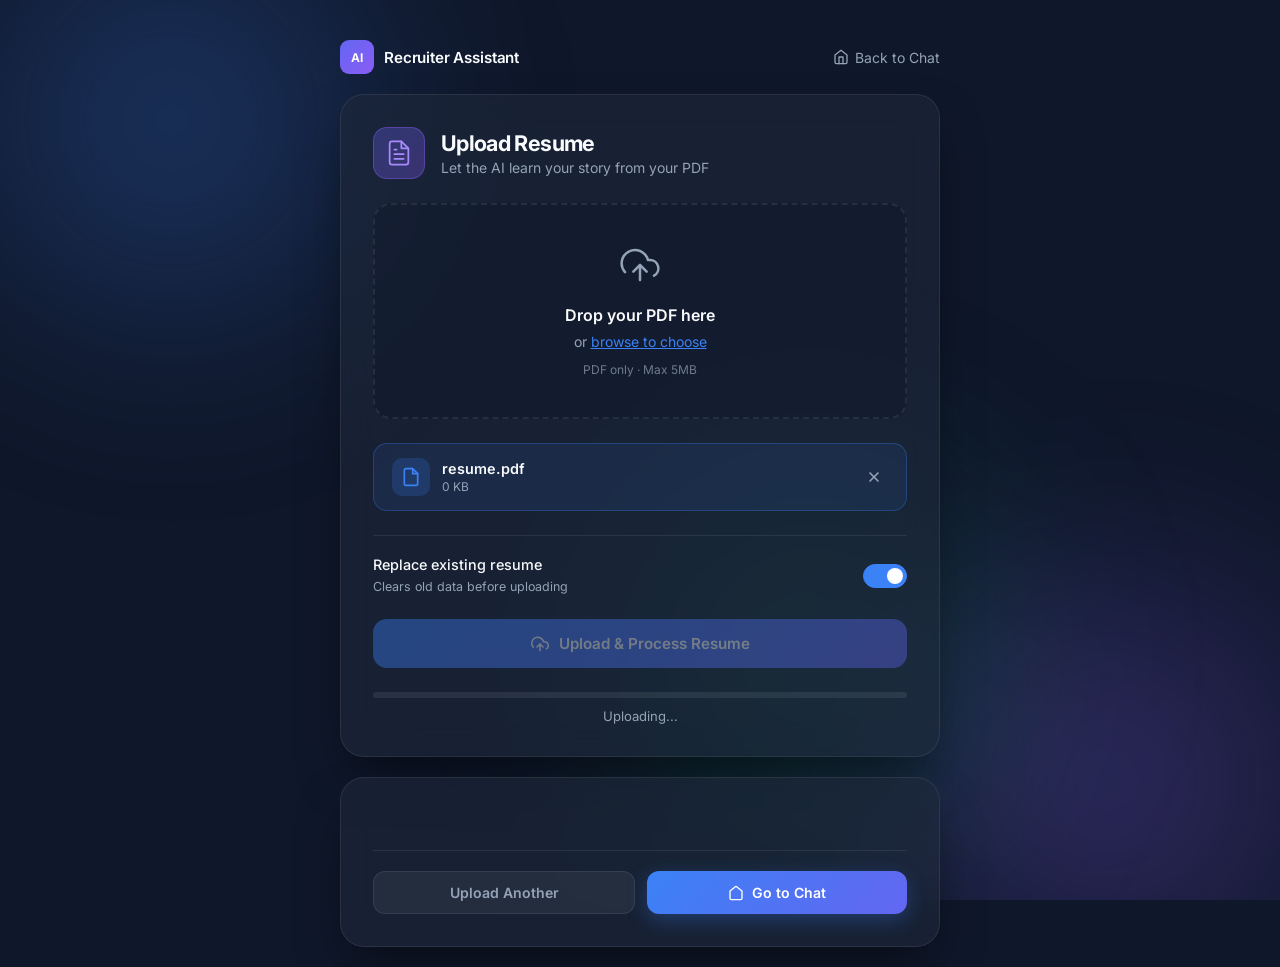
==== frontend/upload.html @ 71872f93 "adding rag" ====
<!DOCTYPE html>
<html lang="en">
<head>
    <meta charset="UTF-8">
    <meta name="viewport" content="width=device-width, initial-scale=1.0">
    <title>Upload Resume — AI Recruiter Assistant</title>
    <meta name="description" content="Upload your resume PDF to power your AI assistant. Recruiters can then ask questions about your experience, skills and projects.">
    <link rel="preconnect" href="https://fonts.googleapis.com">
    <link rel="preconnect" href="https://fonts.gstatic.com" crossorigin>
    <link href="https://fonts.googleapis.com/css2?family=Inter:wght@400;500;600;700&display=swap" rel="stylesheet">
    <link rel="stylesheet" href="upload.css">
</head>
<body>
    <!-- Animated Background -->
    <div class="app-background">
        <div class="blob blob-1"></div>
        <div class="blob blob-2"></div>
        <div class="blob blob-3"></div>
    </div>

    <main class="page-container">

        <!-- Header Nav -->
        <nav class="top-nav">
            <div class="nav-brand">
                <div class="brand-icon">AI</div>
                <span>Recruiter Assistant</span>
            </div>
            <a href="index.html" class="nav-link">
                <svg xmlns="http://www.w3.org/2000/svg" width="16" height="16" viewBox="0 0 24 24" fill="none" stroke="currentColor" stroke-width="2" stroke-linecap="round" stroke-linejoin="round"><path d="m3 9 9-7 9 7v11a2 2 0 0 1-2 2H5a2 2 0 0 1-2-2z"/><polyline points="9 22 9 12 15 12 15 22"/></svg>
                Back to Chat
            </a>
        </nav>

        <!-- Upload Card -->
        <div class="upload-card">
            <div class="card-header">
                <div class="doc-icon">
                    <svg xmlns="http://www.w3.org/2000/svg" width="28" height="28" viewBox="0 0 24 24" fill="none" stroke="currentColor" stroke-width="1.5" stroke-linecap="round" stroke-linejoin="round"><path d="M14 2H6a2 2 0 0 0-2 2v16a2 2 0 0 0 2 2h12a2 2 0 0 0 2-2V8z"/><polyline points="14 2 14 8 20 8"/><line x1="16" y1="13" x2="8" y2="13"/><line x1="16" y1="17" x2="8" y2="17"/><polyline points="10 9 9 9 8 9"/></svg>
                </div>
                <div>
                    <h1>Upload Resume</h1>
                    <p class="card-subtitle">Let the AI learn your story from your PDF</p>
                </div>
            </div>

            <!-- Drop Zone -->
            <div class="drop-zone" id="drop-zone">
                <div class="drop-zone-inner">
                    <div class="drop-icon" id="drop-icon">
                        <svg xmlns="http://www.w3.org/2000/svg" width="40" height="40" viewBox="0 0 24 24" fill="none" stroke="currentColor" stroke-width="1.5" stroke-linecap="round" stroke-linejoin="round"><polyline points="16 16 12 12 8 16"/><line x1="12" y1="12" x2="12" y2="21"/><path d="M20.39 18.39A5 5 0 0 0 18 9h-1.26A8 8 0 1 0 3 16.3"/></svg>
                    </div>
                    <p class="drop-title" id="drop-title">Drop your PDF here</p>
                    <p class="drop-sub" id="drop-sub">or <span class="browse-link" id="browse-link">browse to choose</span></p>
                    <p class="drop-hint">PDF only · Max 5MB</p>
                    <input type="file" id="file-input" accept=".pdf" hidden>
                </div>
            </div>

            <!-- File Preview (hidden until selected) -->
            <div class="file-preview" id="file-preview" hidden>
                <div class="file-info">
                    <div class="file-icon">
                        <svg xmlns="http://www.w3.org/2000/svg" width="20" height="20" viewBox="0 0 24 24" fill="none" stroke="currentColor" stroke-width="2" stroke-linecap="round" stroke-linejoin="round"><path d="M14 2H6a2 2 0 0 0-2 2v16a2 2 0 0 0 2 2h12a2 2 0 0 0 2-2V8z"/><polyline points="14 2 14 8 20 8"/></svg>
                    </div>
                    <div>
                        <p class="file-name" id="file-name">resume.pdf</p>
                        <p class="file-size" id="file-size">0 KB</p>
                    </div>
                </div>
                <button class="remove-btn" id="remove-file" aria-label="Remove file">
                    <svg xmlns="http://www.w3.org/2000/svg" width="16" height="16" viewBox="0 0 24 24" fill="none" stroke="currentColor" stroke-width="2.5" stroke-linecap="round" stroke-linejoin="round"><line x1="18" y1="6" x2="6" y2="18"/><line x1="6" y1="6" x2="18" y2="18"/></svg>
                </button>
            </div>

            <!-- Options -->
            <div class="options-row">
                <label class="toggle-label" for="replace-toggle">
                    <div class="toggle-text">
                        <span>Replace existing resume</span>
                        <span class="toggle-hint">Clears old data before uploading</span>
                    </div>
                    <div class="toggle-wrap">
                        <input type="checkbox" id="replace-toggle" checked>
                        <span class="toggle-track"></span>
                    </div>
                </label>
            </div>

            <!-- Upload Button -->
            <button class="upload-btn" id="upload-btn" disabled>
                <svg xmlns="http://www.w3.org/2000/svg" width="18" height="18" viewBox="0 0 24 24" fill="none" stroke="currentColor" stroke-width="2" stroke-linecap="round" stroke-linejoin="round"><polyline points="16 16 12 12 8 16"/><line x1="12" y1="12" x2="12" y2="21"/><path d="M20.39 18.39A5 5 0 0 0 18 9h-1.26A8 8 0 1 0 3 16.3"/></svg>
                Upload & Process Resume
            </button>

            <!-- Progress -->
            <div class="progress-wrap" id="progress-wrap" hidden>
                <div class="progress-bar-track">
                    <div class="progress-bar-fill" id="progress-fill"></div>
                </div>
                <p class="progress-label" id="progress-label">Uploading...</p>
            </div>
        </div>

        <!-- Result Card (hidden until complete) -->
        <div class="result-card" id="result-card" hidden>
            <div class="result-header" id="result-status-icon">
                <!-- injected by JS -->
            </div>
            <div class="result-body" id="result-body">
                <!-- injected by JS -->
            </div>
            <div class="result-actions">
                <button class="action-btn secondary" id="upload-another-btn">Upload Another</button>
                <a href="index.html" class="action-btn primary">
                    <svg xmlns="http://www.w3.org/2000/svg" width="16" height="16" viewBox="0 0 24 24" fill="none" stroke="currentColor" stroke-width="2" stroke-linecap="round" stroke-linejoin="round"><path d="m3 9 9-7 9 7v11a2 2 0 0 1-2 2H5a2 2 0 0 1-2-2z"/></svg>
                    Go to Chat
                </a>
            </div>
        </div>

    </main>

    <script src="upload.js"></script>
</body>
</html>
---- frontend/upload.css ----
:root {
    --bg-dark: #0f172a;
    --primary: #3b82f6;
    --primary-hover: #2563eb;
    --secondary: #1e293b;
    --text-main: #f8fafc;
    --text-muted: #94a3b8;
    --glass-bg: rgba(30, 41, 59, 0.6);
    --glass-border: rgba(255, 255, 255, 0.08);
    --success: #10b981;
    --error: #ef4444;
    --gradient-blob-1: radial-gradient(circle, rgba(59,130,246,0.3) 0%, rgba(15,23,42,0) 70%);
    --gradient-blob-2: radial-gradient(circle, rgba(139,92,246,0.3) 0%, rgba(15,23,42,0) 70%);
    --gradient-blob-3: radial-gradient(circle, rgba(16,185,129,0.2) 0%, rgba(15,23,42,0) 70%);
}

* { margin: 0; padding: 0; box-sizing: border-box; }

body {
    font-family: 'Inter', sans-serif;
    background-color: var(--bg-dark);
    color: var(--text-main);
    min-height: 100vh;
    display: flex;
    justify-content: center;
    align-items: flex-start;
    padding: 20px;
    position: relative;
    overflow-x: hidden;
}

/* ── Background ── */
.app-background {
    position: fixed;
    inset: 0;
    z-index: 0;
    pointer-events: none;
    overflow: hidden;
}
.blob {
    position: absolute;
    width: 600px;
    height: 600px;
    border-radius: 50%;
    filter: blur(80px);
    animation: float 20s infinite alternate ease-in-out;
}
.blob-1 { top: -20%; left: -10%; background: var(--gradient-blob-1); animation-delay: 0s; }
.blob-2 { bottom: -20%; right: -10%; background: var(--gradient-blob-2); animation-delay: -5s; }
.blob-3 { top: 40%; left: 40%; background: var(--gradient-blob-3); animation-delay: -10s; }
@keyframes float {
    0%   { transform: translate(0, 0) scale(1); }
    50%  { transform: translate(100px, 50px) scale(1.1); }
    100% { transform: translate(-50px, 150px) scale(0.9); }
}

/* ── Page Layout ── */
.page-container {
    position: relative;
    z-index: 10;
    width: 100%;
    max-width: 600px;
    padding-top: 20px;
    display: flex;
    flex-direction: column;
    gap: 20px;
}

/* ── Top Nav ── */
.top-nav {
    display: flex;
    justify-content: space-between;
    align-items: center;
}
.nav-brand {
    display: flex;
    align-items: center;
    gap: 10px;
    font-weight: 600;
    font-size: 0.95rem;
    letter-spacing: -0.01em;
}
.brand-icon {
    width: 34px;
    height: 34px;
    border-radius: 9px;
    background: linear-gradient(135deg, #6366f1, #8b5cf6);
    display: flex;
    justify-content: center;
    align-items: center;
    font-weight: 700;
    font-size: 0.75rem;
}
.nav-link {
    display: flex;
    align-items: center;
    gap: 6px;
    color: var(--text-muted);
    text-decoration: none;
    font-size: 0.875rem;
    transition: color 0.2s;
}
.nav-link:hover { color: var(--text-main); }

/* ── Upload Card ── */
.upload-card {
    background: var(--glass-bg);
    backdrop-filter: blur(16px);
    -webkit-backdrop-filter: blur(16px);
    border: 1px solid var(--glass-border);
    border-radius: 24px;
    padding: 32px;
    display: flex;
    flex-direction: column;
    gap: 24px;
    box-shadow: 0 25px 50px -12px rgba(0,0,0,0.5);
    animation: fadeUp 0.4s cubic-bezier(0.25, 0.46, 0.45, 0.94) forwards;
    opacity: 0;
    transform: translateY(16px);
}

@keyframes fadeUp {
    to { opacity: 1; transform: translateY(0); }
}

.card-header {
    display: flex;
    align-items: center;
    gap: 16px;
}
.doc-icon {
    width: 52px;
    height: 52px;
    border-radius: 14px;
    background: linear-gradient(135deg, rgba(99,102,241,0.3), rgba(139,92,246,0.3));
    border: 1px solid rgba(139,92,246,0.4);
    display: flex;
    justify-content: center;
    align-items: center;
    color: #a78bfa;
    flex-shrink: 0;
}
.card-header h1 {
    font-size: 1.35rem;
    font-weight: 700;
    letter-spacing: -0.03em;
}
.card-subtitle {
    color: var(--text-muted);
    font-size: 0.875rem;
    margin-top: 3px;
}

/* ── Drop Zone ── */
.drop-zone {
    border: 2px dashed var(--glass-border);
    border-radius: 18px;
    padding: 40px 24px;
    text-align: center;
    cursor: pointer;
    transition: border-color 0.25s, background 0.25s;
    background: rgba(15, 23, 42, 0.4);
}
.drop-zone:hover,
.drop-zone.dragover {
    border-color: var(--primary);
    background: rgba(59, 130, 246, 0.07);
}
.drop-zone.dragover .drop-icon {
    transform: scale(1.15) translateY(-4px);
    color: var(--primary);
}
.drop-zone-inner {
    display: flex;
    flex-direction: column;
    align-items: center;
    gap: 8px;
    pointer-events: none;
}
.drop-icon {
    color: var(--text-muted);
    margin-bottom: 8px;
    transition: transform 0.3s, color 0.3s;
}
.drop-title {
    font-size: 1rem;
    font-weight: 600;
    color: var(--text-main);
}
.drop-sub {
    font-size: 0.875rem;
    color: var(--text-muted);
}
.browse-link {
    color: var(--primary);
    text-decoration: underline;
    cursor: pointer;
    pointer-events: all;
}
.drop-hint {
    font-size: 0.75rem;
    color: var(--text-muted);
    margin-top: 4px;
    opacity: 0.7;
}

/* ── File Preview ── */
.file-preview {
    display: flex;
    align-items: center;
    justify-content: space-between;
    background: rgba(59, 130, 246, 0.1);
    border: 1px solid rgba(59, 130, 246, 0.3);
    border-radius: 14px;
    padding: 14px 18px;
    animation: fadeUp 0.3s ease forwards;
}
.file-info {
    display: flex;
    align-items: center;
    gap: 12px;
}
.file-icon {
    width: 38px;
    height: 38px;
    border-radius: 10px;
    background: rgba(59,130,246,0.2);
    display: flex;
    justify-content: center;
    align-items: center;
    color: var(--primary);
    flex-shrink: 0;
}
.file-name {
    font-size: 0.9rem;
    font-weight: 600;
    white-space: nowrap;
    overflow: hidden;
    text-overflow: ellipsis;
    max-width: 280px;
}
.file-size {
    font-size: 0.75rem;
    color: var(--text-muted);
    margin-top: 2px;
}
.remove-btn {
    background: none;
    border: none;
    color: var(--text-muted);
    cursor: pointer;
    padding: 6px;
    border-radius: 8px;
    display: flex;
    align-items: center;
    justify-content: center;
    transition: color 0.2s, background 0.2s;
}
.remove-btn:hover {
    color: var(--error);
    background: rgba(239, 68, 68, 0.1);
}

/* ── Options Row ── */
.options-row {
    border-top: 1px solid var(--glass-border);
    padding-top: 20px;
}
.toggle-label {
    display: flex;
    justify-content: space-between;
    align-items: center;
    cursor: pointer;
    gap: 16px;
}
.toggle-text span:first-child {
    font-size: 0.9rem;
    font-weight: 500;
    display: block;
    margin-bottom: 2px;
}
.toggle-hint {
    font-size: 0.78rem;
    color: var(--text-muted);
}
.toggle-wrap {
    position: relative;
    flex-shrink: 0;
}
.toggle-wrap input { display: none; }
.toggle-track {
    display: block;
    width: 44px;
    height: 24px;
    border-radius: 100px;
    background: rgba(255,255,255,0.12);
    border: 1px solid var(--glass-border);
    position: relative;
    transition: background 0.25s, border-color 0.25s;
    cursor: pointer;
}
.toggle-track::after {
    content: '';
    position: absolute;
    top: 3px;
    left: 3px;
    width: 16px;
    height: 16px;
    border-radius: 50%;
    background: var(--text-muted);
    transition: transform 0.25s, background 0.25s;
}
.toggle-wrap input:checked + .toggle-track {
    background: var(--primary);
    border-color: var(--primary);
}
.toggle-wrap input:checked + .toggle-track::after {
    transform: translateX(20px);
    background: white;
}

/* ── Upload Button ── */
.upload-btn {
    display: flex;
    align-items: center;
    justify-content: center;
    gap: 10px;
    width: 100%;
    padding: 15px;
    border-radius: 14px;
    border: none;
    background: linear-gradient(135deg, var(--primary), #6366f1);
    color: white;
    font-size: 0.95rem;
    font-weight: 600;
    font-family: inherit;
    cursor: pointer;
    transition: opacity 0.2s, transform 0.2s, box-shadow 0.2s;
    box-shadow: 0 8px 24px rgba(59, 130, 246, 0.35);
}
.upload-btn:hover:not(:disabled) {
    opacity: 0.92;
    transform: translateY(-1px);
    box-shadow: 0 12px 28px rgba(59, 130, 246, 0.45);
}
.upload-btn:active:not(:disabled) {
    transform: translateY(0);
}
.upload-btn:disabled {
    opacity: 0.4;
    cursor: not-allowed;
    box-shadow: none;
}

/* ── Progress ── */
.progress-wrap {
    display: flex;
    flex-direction: column;
    gap: 10px;
    animation: fadeUp 0.3s ease forwards;
}
.progress-bar-track {
    height: 6px;
    background: rgba(255,255,255,0.08);
    border-radius: 100px;
    overflow: hidden;
}
.progress-bar-fill {
    height: 100%;
    width: 0%;
    background: linear-gradient(90deg, var(--primary), #6366f1);
    border-radius: 100px;
    transition: width 0.4s ease;
}
.progress-label {
    font-size: 0.82rem;
    color: var(--text-muted);
    text-align: center;
}

/* ── Result Card ── */
.result-card {
    background: var(--glass-bg);
    backdrop-filter: blur(16px);
    -webkit-backdrop-filter: blur(16px);
    border: 1px solid var(--glass-border);
    border-radius: 24px;
    padding: 32px;
    display: flex;
    flex-direction: column;
    gap: 20px;
    box-shadow: 0 25px 50px -12px rgba(0,0,0,0.5);
    animation: fadeUp 0.4s ease forwards;
    opacity: 0;
    transform: translateY(16px);
}
.result-header {
    display: flex;
    align-items: center;
    gap: 14px;
}
.result-icon {
    width: 48px;
    height: 48px;
    border-radius: 50%;
    display: flex;
    justify-content: center;
    align-items: center;
    flex-shrink: 0;
}
.result-icon.success { background: rgba(16,185,129,0.15); color: var(--success); }
.result-icon.error   { background: rgba(239,68,68,0.15);   color: var(--error); }
.result-title { font-size: 1.1rem; font-weight: 700; }
.result-subtitle { font-size: 0.85rem; color: var(--text-muted); margin-top: 2px; }

/* Metadata Grid */
.meta-grid {
    display: grid;
    grid-template-columns: 1fr 1fr;
    gap: 10px;
}
.meta-item {
    background: rgba(15,23,42,0.5);
    border: 1px solid var(--glass-border);
    border-radius: 12px;
    padding: 12px 14px;
}
.meta-label {
    font-size: 0.7rem;
    font-weight: 600;
    text-transform: uppercase;
    letter-spacing: 0.07em;
    color: var(--text-muted);
    margin-bottom: 4px;
}
.meta-value {
    font-size: 0.88rem;
    font-weight: 500;
    color: var(--text-main);
    word-break: break-word;
}
.meta-item.full-width { grid-column: 1 / -1; }
.skills-list {
    display: flex;
    flex-wrap: wrap;
    gap: 6px;
    margin-top: 4px;
}
.skill-tag {
    background: rgba(59,130,246,0.15);
    border: 1px solid rgba(59,130,246,0.3);
    color: #93c5fd;
    font-size: 0.75rem;
    font-weight: 500;
    padding: 3px 10px;
    border-radius: 100px;
}
.chunks-badge {
    display: inline-flex;
    align-items: center;
    gap: 6px;
    background: rgba(16,185,129,0.1);
    border: 1px solid rgba(16,185,129,0.3);
    color: var(--success);
    font-size: 0.78rem;
    font-weight: 600;
    padding: 6px 14px;
    border-radius: 100px;
    margin-top: 4px;
}

/* Result Actions */
.result-actions {
    display: flex;
    gap: 12px;
    border-top: 1px solid var(--glass-border);
    padding-top: 20px;
}
.action-btn {
    flex: 1;
    display: flex;
    align-items: center;
    justify-content: center;
    gap: 8px;
    padding: 12px;
    border-radius: 12px;
    font-size: 0.88rem;
    font-weight: 600;
    font-family: inherit;
    cursor: pointer;
    text-decoration: none;
    transition: all 0.2s;
    border: none;
}
.action-btn.primary {
    background: linear-gradient(135deg, var(--primary), #6366f1);
    color: white;
    box-shadow: 0 6px 20px rgba(59,130,246,0.3);
}
.action-btn.primary:hover { opacity: 0.9; transform: translateY(-1px); }
.action-btn.secondary {
    background: rgba(255,255,255,0.06);
    border: 1px solid var(--glass-border);
    color: var(--text-muted);
}
.action-btn.secondary:hover {
    background: rgba(255,255,255,0.1);
    color: var(--text-main);
}

/* ── Responsive ── */
@media (max-width: 640px) {
    body { padding: 12px; }
    .upload-card, .result-card { padding: 22px; }
    .meta-grid { grid-template-columns: 1fr; }
    .meta-item.full-width { grid-column: 1; }
    .result-actions { flex-direction: column; }
    .file-name { max-width: 180px; }
}
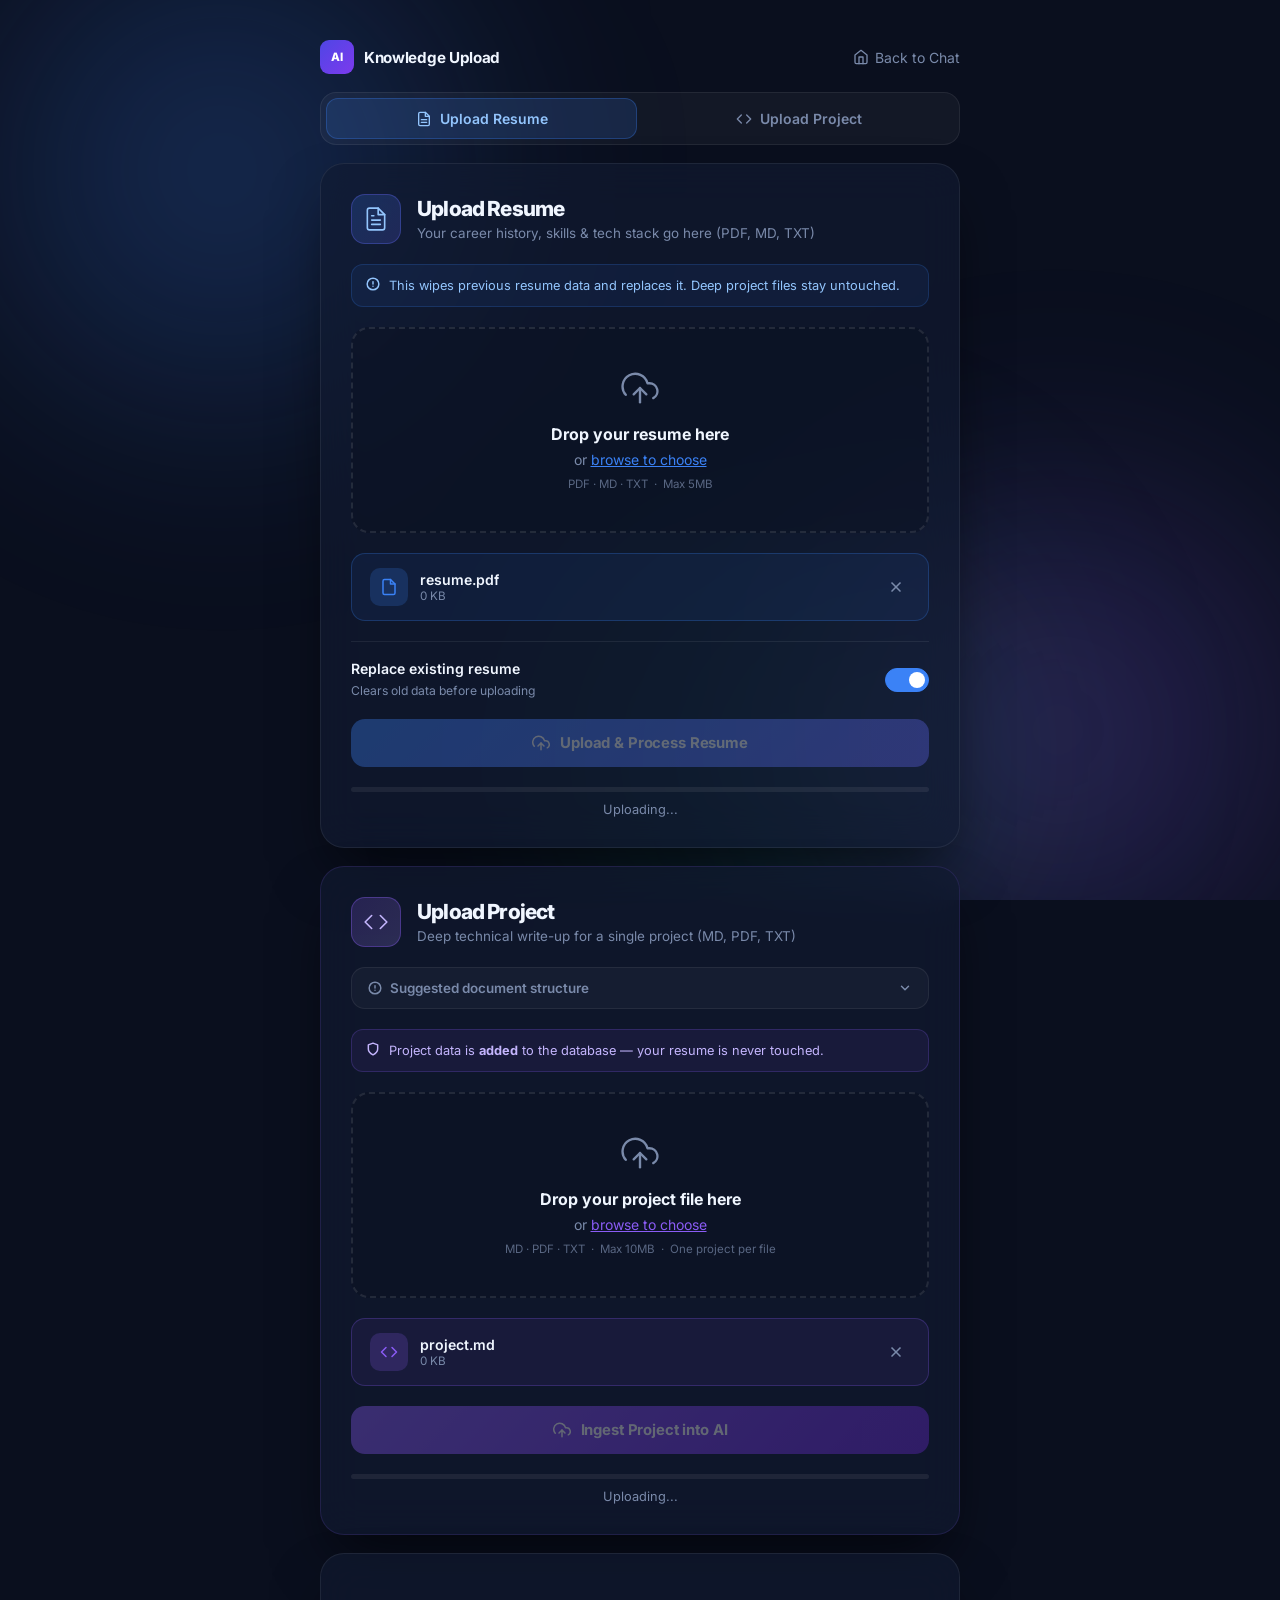
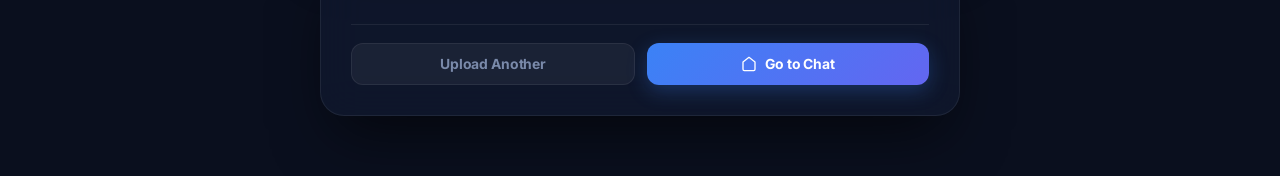
==== commit 362fb169: "new ingest style for projects" ====
--- a/frontend/upload.html
+++ b/frontend/upload.html
@@ -3,11 +3,11 @@
 <head>
     <meta charset="UTF-8">
     <meta name="viewport" content="width=device-width, initial-scale=1.0">
-    <title>Upload Resume — AI Recruiter Assistant</title>
-    <meta name="description" content="Upload your resume PDF to power your AI assistant. Recruiters can then ask questions about your experience, skills and projects.">
+    <title>Knowledge Upload — AI Assistant</title>
+    <meta name="description" content="Upload your resume and deep project documents to power your AI assistant with rich technical knowledge.">
     <link rel="preconnect" href="https://fonts.googleapis.com">
     <link rel="preconnect" href="https://fonts.gstatic.com" crossorigin>
-    <link href="https://fonts.googleapis.com/css2?family=Inter:wght@400;500;600;700&display=swap" rel="stylesheet">
+    <link href="https://fonts.googleapis.com/css2?family=Inter:wght@400;500;600;700;800&display=swap" rel="stylesheet">
     <link rel="stylesheet" href="upload.css">
 </head>
 <body>
@@ -24,7 +24,7 @@
         <nav class="top-nav">
             <div class="nav-brand">
                 <div class="brand-icon">AI</div>
-                <span>Recruiter Assistant</span>
+                <span>Knowledge Upload</span>
             </div>
             <a href="index.html" class="nav-link">
                 <svg xmlns="http://www.w3.org/2000/svg" width="16" height="16" viewBox="0 0 24 24" fill="none" stroke="currentColor" stroke-width="2" stroke-linecap="round" stroke-linejoin="round"><path d="m3 9 9-7 9 7v11a2 2 0 0 1-2 2H5a2 2 0 0 1-2-2z"/><polyline points="9 22 9 12 15 12 15 22"/></svg>
@@ -32,43 +32,63 @@
             </a>
         </nav>
 
-        <!-- Upload Card -->
-        <div class="upload-card">
+        <!-- Mode Tabs -->
+        <div class="mode-tabs" role="tablist">
+            <button class="tab-btn active" id="tab-resume" role="tab" aria-selected="true" aria-controls="panel-resume" data-tab="resume">
+                <svg xmlns="http://www.w3.org/2000/svg" width="16" height="16" viewBox="0 0 24 24" fill="none" stroke="currentColor" stroke-width="2" stroke-linecap="round" stroke-linejoin="round"><path d="M14 2H6a2 2 0 0 0-2 2v16a2 2 0 0 0 2 2h12a2 2 0 0 0 2-2V8z"/><polyline points="14 2 14 8 20 8"/><line x1="16" y1="13" x2="8" y2="13"/><line x1="16" y1="17" x2="8" y2="17"/></svg>
+                Upload Resume
+            </button>
+            <button class="tab-btn" id="tab-project" role="tab" aria-selected="false" aria-controls="panel-project" data-tab="project">
+                <svg xmlns="http://www.w3.org/2000/svg" width="16" height="16" viewBox="0 0 24 24" fill="none" stroke="currentColor" stroke-width="2" stroke-linecap="round" stroke-linejoin="round"><polyline points="16 18 22 12 16 6"/><polyline points="8 6 2 12 8 18"/></svg>
+                Upload Project
+            </button>
+        </div>
+
+        <!-- ══════════════════════════════════════════════════════ -->
+        <!-- PANEL A: Resume Upload                                  -->
+        <!-- ══════════════════════════════════════════════════════ -->
+        <div class="upload-card" id="panel-resume" role="tabpanel">
             <div class="card-header">
-                <div class="doc-icon">
-                    <svg xmlns="http://www.w3.org/2000/svg" width="28" height="28" viewBox="0 0 24 24" fill="none" stroke="currentColor" stroke-width="1.5" stroke-linecap="round" stroke-linejoin="round"><path d="M14 2H6a2 2 0 0 0-2 2v16a2 2 0 0 0 2 2h12a2 2 0 0 0 2-2V8z"/><polyline points="14 2 14 8 20 8"/><line x1="16" y1="13" x2="8" y2="13"/><line x1="16" y1="17" x2="8" y2="17"/><polyline points="10 9 9 9 8 9"/></svg>
+                <div class="doc-icon doc-icon--resume">
+                    <svg xmlns="http://www.w3.org/2000/svg" width="26" height="26" viewBox="0 0 24 24" fill="none" stroke="currentColor" stroke-width="1.5" stroke-linecap="round" stroke-linejoin="round"><path d="M14 2H6a2 2 0 0 0-2 2v16a2 2 0 0 0 2 2h12a2 2 0 0 0 2-2V8z"/><polyline points="14 2 14 8 20 8"/><line x1="16" y1="13" x2="8" y2="13"/><line x1="16" y1="17" x2="8" y2="17"/><polyline points="10 9 9 9 8 9"/></svg>
                 </div>
                 <div>
                     <h1>Upload Resume</h1>
-                    <p class="card-subtitle">Let the AI learn your story from your PDF</p>
-                </div>
+                    <p class="card-subtitle">Your career history, skills &amp; tech stack go here (PDF, MD, TXT)</p>
+                </div>
+            </div>
+
+            <!-- Info Banner -->
+            <div class="info-banner">
+                <svg xmlns="http://www.w3.org/2000/svg" width="14" height="14" viewBox="0 0 24 24" fill="none" stroke="currentColor" stroke-width="2.5" stroke-linecap="round" stroke-linejoin="round"><circle cx="12" cy="12" r="10"/><line x1="12" y1="8" x2="12" y2="12"/><line x1="12" y1="16" x2="12.01" y2="16"/></svg>
+                <span>This wipes previous resume data and replaces it. Deep project files stay untouched.</span>
             </div>
 
             <!-- Drop Zone -->
-            <div class="drop-zone" id="drop-zone">
+            <div class="drop-zone" id="resume-drop-zone">
                 <div class="drop-zone-inner">
-                    <div class="drop-icon" id="drop-icon">
-                        <svg xmlns="http://www.w3.org/2000/svg" width="40" height="40" viewBox="0 0 24 24" fill="none" stroke="currentColor" stroke-width="1.5" stroke-linecap="round" stroke-linejoin="round"><polyline points="16 16 12 12 8 16"/><line x1="12" y1="12" x2="12" y2="21"/><path d="M20.39 18.39A5 5 0 0 0 18 9h-1.26A8 8 0 1 0 3 16.3"/></svg>
-                    </div>
-                    <p class="drop-title" id="drop-title">Drop your PDF here</p>
-                    <p class="drop-sub" id="drop-sub">or <span class="browse-link" id="browse-link">browse to choose</span></p>
-                    <p class="drop-hint">PDF only · Max 5MB</p>
-                    <input type="file" id="file-input" accept=".pdf" hidden>
-                </div>
-            </div>
-
-            <!-- File Preview (hidden until selected) -->
-            <div class="file-preview" id="file-preview" hidden>
+                    <div class="drop-icon" id="resume-drop-icon">
+                        <svg xmlns="http://www.w3.org/2000/svg" width="38" height="38" viewBox="0 0 24 24" fill="none" stroke="currentColor" stroke-width="1.5" stroke-linecap="round" stroke-linejoin="round"><polyline points="16 16 12 12 8 16"/><line x1="12" y1="12" x2="12" y2="21"/><path d="M20.39 18.39A5 5 0 0 0 18 9h-1.26A8 8 0 1 0 3 16.3"/></svg>
+                    </div>
+                    <p class="drop-title">Drop your resume here</p>
+                    <p class="drop-sub">or <span class="browse-link" id="resume-browse">browse to choose</span></p>
+                    <p class="drop-hint">PDF · MD · TXT &nbsp;·&nbsp; Max 5MB</p>
+                    <input type="file" id="resume-file-input" accept=".pdf,.md,.txt" hidden>
+                </div>
+            </div>
+
+            <!-- File Preview -->
+            <div class="file-preview" id="resume-file-preview" hidden>
                 <div class="file-info">
-                    <div class="file-icon">
-                        <svg xmlns="http://www.w3.org/2000/svg" width="20" height="20" viewBox="0 0 24 24" fill="none" stroke="currentColor" stroke-width="2" stroke-linecap="round" stroke-linejoin="round"><path d="M14 2H6a2 2 0 0 0-2 2v16a2 2 0 0 0 2 2h12a2 2 0 0 0 2-2V8z"/><polyline points="14 2 14 8 20 8"/></svg>
+                    <div class="file-icon file-icon--resume">
+                        <svg xmlns="http://www.w3.org/2000/svg" width="18" height="18" viewBox="0 0 24 24" fill="none" stroke="currentColor" stroke-width="2" stroke-linecap="round" stroke-linejoin="round"><path d="M14 2H6a2 2 0 0 0-2 2v16a2 2 0 0 0 2 2h12a2 2 0 0 0 2-2V8z"/><polyline points="14 2 14 8 20 8"/></svg>
                     </div>
                     <div>
-                        <p class="file-name" id="file-name">resume.pdf</p>
-                        <p class="file-size" id="file-size">0 KB</p>
-                    </div>
-                </div>
-                <button class="remove-btn" id="remove-file" aria-label="Remove file">
+                        <p class="file-name" id="resume-file-name">resume.pdf</p>
+                        <p class="file-size" id="resume-file-size">0 KB</p>
+                    </div>
+                </div>
+                <button class="remove-btn" id="resume-remove" aria-label="Remove file">
                     <svg xmlns="http://www.w3.org/2000/svg" width="16" height="16" viewBox="0 0 24 24" fill="none" stroke="currentColor" stroke-width="2.5" stroke-linecap="round" stroke-linejoin="round"><line x1="18" y1="6" x2="6" y2="18"/><line x1="6" y1="6" x2="18" y2="18"/></svg>
                 </button>
             </div>
@@ -88,28 +108,118 @@
             </div>
 
             <!-- Upload Button -->
-            <button class="upload-btn" id="upload-btn" disabled>
+            <button class="upload-btn upload-btn--resume" id="resume-upload-btn" disabled>
                 <svg xmlns="http://www.w3.org/2000/svg" width="18" height="18" viewBox="0 0 24 24" fill="none" stroke="currentColor" stroke-width="2" stroke-linecap="round" stroke-linejoin="round"><polyline points="16 16 12 12 8 16"/><line x1="12" y1="12" x2="12" y2="21"/><path d="M20.39 18.39A5 5 0 0 0 18 9h-1.26A8 8 0 1 0 3 16.3"/></svg>
-                Upload & Process Resume
+                Upload &amp; Process Resume
             </button>
 
             <!-- Progress -->
-            <div class="progress-wrap" id="progress-wrap" hidden>
+            <div class="progress-wrap" id="resume-progress" hidden>
                 <div class="progress-bar-track">
-                    <div class="progress-bar-fill" id="progress-fill"></div>
-                </div>
-                <p class="progress-label" id="progress-label">Uploading...</p>
-            </div>
-        </div>
-
-        <!-- Result Card (hidden until complete) -->
+                    <div class="progress-bar-fill progress-bar-fill--resume" id="resume-progress-fill"></div>
+                </div>
+                <p class="progress-label" id="resume-progress-label">Uploading...</p>
+            </div>
+        </div>
+
+        <!-- ══════════════════════════════════════════════════════ -->
+        <!-- PANEL B: Project Upload                                 -->
+        <!-- ══════════════════════════════════════════════════════ -->
+        <div class="upload-card upload-card--project" id="panel-project" role="tabpanel" hidden>
+            <div class="card-header">
+                <div class="doc-icon doc-icon--project">
+                    <svg xmlns="http://www.w3.org/2000/svg" width="26" height="26" viewBox="0 0 24 24" fill="none" stroke="currentColor" stroke-width="1.5" stroke-linecap="round" stroke-linejoin="round"><polyline points="16 18 22 12 16 6"/><polyline points="8 6 2 12 8 18"/></svg>
+                </div>
+                <div>
+                    <h1>Upload Project</h1>
+                    <p class="card-subtitle">Deep technical write-up for a single project (MD, PDF, TXT)</p>
+                </div>
+            </div>
+
+            <!-- Schema hint -->
+            <div class="schema-hint">
+                <div class="schema-hint__header" id="schema-toggle-btn" role="button" tabindex="0" aria-expanded="false">
+                    <svg xmlns="http://www.w3.org/2000/svg" width="14" height="14" viewBox="0 0 24 24" fill="none" stroke="currentColor" stroke-width="2.5" stroke-linecap="round" stroke-linejoin="round"><circle cx="12" cy="12" r="10"/><line x1="12" y1="8" x2="12" y2="12"/><line x1="12" y1="16" x2="12.01" y2="16"/></svg>
+                    <span>Suggested document structure</span>
+                    <svg class="chevron" xmlns="http://www.w3.org/2000/svg" width="14" height="14" viewBox="0 0 24 24" fill="none" stroke="currentColor" stroke-width="2.5" stroke-linecap="round" stroke-linejoin="round"><polyline points="6 9 12 15 18 9"/></svg>
+                </div>
+                <div class="schema-hint__body" id="schema-body" hidden>
+                    <p class="schema-note">Include as many of these sections as possible for the best results:</p>
+                    <div class="schema-tags">
+                        <span class="schema-tag">Project Name</span>
+                        <span class="schema-tag">Overview</span>
+                        <span class="schema-tag">Tech Stack</span>
+                        <span class="schema-tag">Features</span>
+                        <span class="schema-tag">Architecture Flow</span>
+                        <span class="schema-tag">Components</span>
+                        <span class="schema-tag">Database Design</span>
+                        <span class="schema-tag">API Design</span>
+                        <span class="schema-tag">Core Logic</span>
+                        <span class="schema-tag">Edge Cases</span>
+                        <span class="schema-tag">Challenges</span>
+                        <span class="schema-tag">Optimizations</span>
+                        <span class="schema-tag">Deployment</span>
+                        <span class="schema-tag">Future Improvements</span>
+                    </div>
+                </div>
+            </div>
+
+            <!-- Info Banner -->
+            <div class="info-banner info-banner--project">
+                <svg xmlns="http://www.w3.org/2000/svg" width="14" height="14" viewBox="0 0 24 24" fill="none" stroke="currentColor" stroke-width="2.5" stroke-linecap="round" stroke-linejoin="round"><path d="M12 22s8-4 8-10V5l-8-3-8 3v7c0 6 8 10 8 10z"/></svg>
+                <span>Project data is <strong>added</strong> to the database — your resume is never touched.</span>
+            </div>
+
+            <!-- Drop Zone -->
+            <div class="drop-zone drop-zone--project" id="project-drop-zone">
+                <div class="drop-zone-inner">
+                    <div class="drop-icon" id="project-drop-icon">
+                        <svg xmlns="http://www.w3.org/2000/svg" width="38" height="38" viewBox="0 0 24 24" fill="none" stroke="currentColor" stroke-width="1.5" stroke-linecap="round" stroke-linejoin="round"><polyline points="16 16 12 12 8 16"/><line x1="12" y1="12" x2="12" y2="21"/><path d="M20.39 18.39A5 5 0 0 0 18 9h-1.26A8 8 0 1 0 3 16.3"/></svg>
+                    </div>
+                    <p class="drop-title">Drop your project file here</p>
+                    <p class="drop-sub">or <span class="browse-link browse-link--project" id="project-browse">browse to choose</span></p>
+                    <p class="drop-hint">MD · PDF · TXT &nbsp;·&nbsp; Max 10MB &nbsp;·&nbsp; One project per file</p>
+                    <input type="file" id="project-file-input" accept=".pdf,.md,.txt" hidden>
+                </div>
+            </div>
+
+            <!-- File Preview -->
+            <div class="file-preview file-preview--project" id="project-file-preview" hidden>
+                <div class="file-info">
+                    <div class="file-icon file-icon--project">
+                        <svg xmlns="http://www.w3.org/2000/svg" width="18" height="18" viewBox="0 0 24 24" fill="none" stroke="currentColor" stroke-width="2" stroke-linecap="round" stroke-linejoin="round"><polyline points="16 18 22 12 16 6"/><polyline points="8 6 2 12 8 18"/></svg>
+                    </div>
+                    <div>
+                        <p class="file-name" id="project-file-name">project.md</p>
+                        <p class="file-size" id="project-file-size">0 KB</p>
+                    </div>
+                </div>
+                <button class="remove-btn" id="project-remove" aria-label="Remove file">
+                    <svg xmlns="http://www.w3.org/2000/svg" width="16" height="16" viewBox="0 0 24 24" fill="none" stroke="currentColor" stroke-width="2.5" stroke-linecap="round" stroke-linejoin="round"><line x1="18" y1="6" x2="6" y2="18"/><line x1="6" y1="6" x2="18" y2="18"/></svg>
+                </button>
+            </div>
+
+            <!-- Upload Button -->
+            <button class="upload-btn upload-btn--project" id="project-upload-btn" disabled>
+                <svg xmlns="http://www.w3.org/2000/svg" width="18" height="18" viewBox="0 0 24 24" fill="none" stroke="currentColor" stroke-width="2" stroke-linecap="round" stroke-linejoin="round"><polyline points="16 16 12 12 8 16"/><line x1="12" y1="12" x2="12" y2="21"/><path d="M20.39 18.39A5 5 0 0 0 18 9h-1.26A8 8 0 1 0 3 16.3"/></svg>
+                Ingest Project into AI
+            </button>
+
+            <!-- Progress -->
+            <div class="progress-wrap" id="project-progress" hidden>
+                <div class="progress-bar-track">
+                    <div class="progress-bar-fill progress-bar-fill--project" id="project-progress-fill"></div>
+                </div>
+                <p class="progress-label" id="project-progress-label">Uploading...</p>
+            </div>
+        </div>
+
+        <!-- ══════════════════════════════════════════════════════ -->
+        <!-- Result Card (shared, shown after any upload)           -->
+        <!-- ══════════════════════════════════════════════════════ -->
         <div class="result-card" id="result-card" hidden>
-            <div class="result-header" id="result-status-icon">
-                <!-- injected by JS -->
-            </div>
-            <div class="result-body" id="result-body">
-                <!-- injected by JS -->
-            </div>
+            <div class="result-header" id="result-status-icon"><!-- injected --></div>
+            <div class="result-body"  id="result-body"><!-- injected --></div>
             <div class="result-actions">
                 <button class="action-btn secondary" id="upload-another-btn">Upload Another</button>
                 <a href="index.html" class="action-btn primary">
--- a/frontend/upload.css
+++ b/frontend/upload.css
@@ -1,17 +1,20 @@
 :root {
-    --bg-dark: #0f172a;
+    --bg-dark: #0a0f1e;
     --primary: #3b82f6;
     --primary-hover: #2563eb;
+    --project-accent: #8b5cf6;
+    --project-hover: #7c3aed;
     --secondary: #1e293b;
-    --text-main: #f8fafc;
-    --text-muted: #94a3b8;
-    --glass-bg: rgba(30, 41, 59, 0.6);
-    --glass-border: rgba(255, 255, 255, 0.08);
+    --text-main: #f0f6ff;
+    --text-muted: #7a8aaa;
+    --glass-bg: rgba(18, 27, 50, 0.65);
+    --glass-border: rgba(255, 255, 255, 0.07);
     --success: #10b981;
     --error: #ef4444;
-    --gradient-blob-1: radial-gradient(circle, rgba(59,130,246,0.3) 0%, rgba(15,23,42,0) 70%);
-    --gradient-blob-2: radial-gradient(circle, rgba(139,92,246,0.3) 0%, rgba(15,23,42,0) 70%);
-    --gradient-blob-3: radial-gradient(circle, rgba(16,185,129,0.2) 0%, rgba(15,23,42,0) 70%);
+    --warning: #f59e0b;
+    --gradient-blob-1: radial-gradient(circle, rgba(59,130,246,0.28) 0%, rgba(10,15,30,0) 70%);
+    --gradient-blob-2: radial-gradient(circle, rgba(139,92,246,0.28) 0%, rgba(10,15,30,0) 70%);
+    --gradient-blob-3: radial-gradient(circle, rgba(16,185,129,0.15) 0%, rgba(10,15,30,0) 70%);
 }
 
 * { margin: 0; padding: 0; box-sizing: border-box; }
@@ -24,12 +27,12 @@
     display: flex;
     justify-content: center;
     align-items: flex-start;
-    padding: 20px;
+    padding: 20px 16px 60px;
     position: relative;
     overflow-x: hidden;
 }
 
-/* ── Background ── */
+/* ── Background ───────────────────────────────────────── */
 .app-background {
     position: fixed;
     inset: 0;
@@ -39,34 +42,34 @@
 }
 .blob {
     position: absolute;
-    width: 600px;
-    height: 600px;
+    width: 700px;
+    height: 700px;
     border-radius: 50%;
-    filter: blur(80px);
-    animation: float 20s infinite alternate ease-in-out;
+    filter: blur(90px);
+    animation: float 22s infinite alternate ease-in-out;
 }
 .blob-1 { top: -20%; left: -10%; background: var(--gradient-blob-1); animation-delay: 0s; }
-.blob-2 { bottom: -20%; right: -10%; background: var(--gradient-blob-2); animation-delay: -5s; }
-.blob-3 { top: 40%; left: 40%; background: var(--gradient-blob-3); animation-delay: -10s; }
+.blob-2 { bottom: -20%; right: -10%; background: var(--gradient-blob-2); animation-delay: -6s; }
+.blob-3 { top: 45%; left: 35%; background: var(--gradient-blob-3); animation-delay: -12s; }
 @keyframes float {
     0%   { transform: translate(0, 0) scale(1); }
-    50%  { transform: translate(100px, 50px) scale(1.1); }
-    100% { transform: translate(-50px, 150px) scale(0.9); }
-}
-
-/* ── Page Layout ── */
+    50%  { transform: translate(80px, 60px) scale(1.08); }
+    100% { transform: translate(-60px, 130px) scale(0.92); }
+}
+
+/* ── Page Layout ──────────────────────────────────────── */
 .page-container {
     position: relative;
     z-index: 10;
     width: 100%;
-    max-width: 600px;
+    max-width: 640px;
     padding-top: 20px;
     display: flex;
     flex-direction: column;
-    gap: 20px;
-}
-
-/* ── Top Nav ── */
+    gap: 18px;
+}
+
+/* ── Top Nav ──────────────────────────────────────────── */
 .top-nav {
     display: flex;
     justify-content: space-between;
@@ -76,20 +79,21 @@
     display: flex;
     align-items: center;
     gap: 10px;
-    font-weight: 600;
+    font-weight: 700;
     font-size: 0.95rem;
-    letter-spacing: -0.01em;
+    letter-spacing: -0.02em;
 }
 .brand-icon {
     width: 34px;
     height: 34px;
     border-radius: 9px;
-    background: linear-gradient(135deg, #6366f1, #8b5cf6);
-    display: flex;
-    justify-content: center;
-    align-items: center;
-    font-weight: 700;
-    font-size: 0.75rem;
+    background: linear-gradient(135deg, #4f46e5, #7c3aed);
+    display: flex;
+    justify-content: center;
+    align-items: center;
+    font-weight: 800;
+    font-size: 0.72rem;
+    color: white;
 }
 .nav-link {
     display: flex;
@@ -102,148 +106,243 @@
 }
 .nav-link:hover { color: var(--text-main); }
 
-/* ── Upload Card ── */
+/* ── Mode Tabs ────────────────────────────────────────── */
+.mode-tabs {
+    display: grid;
+    grid-template-columns: 1fr 1fr;
+    gap: 6px;
+    background: rgba(255,255,255,0.04);
+    border: 1px solid var(--glass-border);
+    border-radius: 16px;
+    padding: 5px;
+}
+.tab-btn {
+    display: flex;
+    align-items: center;
+    justify-content: center;
+    gap: 8px;
+    padding: 11px 16px;
+    border-radius: 12px;
+    border: none;
+    background: transparent;
+    color: var(--text-muted);
+    font-family: inherit;
+    font-size: 0.875rem;
+    font-weight: 600;
+    cursor: pointer;
+    transition: all 0.22s ease;
+}
+.tab-btn.active[data-tab="resume"] {
+    background: rgba(59,130,246,0.15);
+    color: #93c5fd;
+    border: 1px solid rgba(59,130,246,0.3);
+}
+.tab-btn.active[data-tab="project"] {
+    background: rgba(139,92,246,0.15);
+    color: #c4b5fd;
+    border: 1px solid rgba(139,92,246,0.3);
+}
+.tab-btn:not(.active):hover {
+    background: rgba(255,255,255,0.06);
+    color: var(--text-main);
+}
+
+/* ── Upload Card (shared base) ────────────────────────── */
 .upload-card {
     background: var(--glass-bg);
-    backdrop-filter: blur(16px);
-    -webkit-backdrop-filter: blur(16px);
+    backdrop-filter: blur(20px);
+    -webkit-backdrop-filter: blur(20px);
     border: 1px solid var(--glass-border);
     border-radius: 24px;
-    padding: 32px;
+    padding: 30px;
     display: flex;
     flex-direction: column;
-    gap: 24px;
-    box-shadow: 0 25px 50px -12px rgba(0,0,0,0.5);
-    animation: fadeUp 0.4s cubic-bezier(0.25, 0.46, 0.45, 0.94) forwards;
+    gap: 20px;
+    box-shadow: 0 30px 60px -15px rgba(0,0,0,0.6);
+    animation: fadeUp 0.35s cubic-bezier(0.25, 0.46, 0.45, 0.94) forwards;
     opacity: 0;
-    transform: translateY(16px);
-}
-
+    transform: translateY(14px);
+}
+.upload-card--project {
+    border-color: rgba(139,92,246,0.15);
+}
 @keyframes fadeUp {
     to { opacity: 1; transform: translateY(0); }
 }
 
+/* ── Card Header ──────────────────────────────────────── */
 .card-header {
     display: flex;
     align-items: center;
     gap: 16px;
 }
 .doc-icon {
-    width: 52px;
-    height: 52px;
+    width: 50px;
+    height: 50px;
     border-radius: 14px;
-    background: linear-gradient(135deg, rgba(99,102,241,0.3), rgba(139,92,246,0.3));
-    border: 1px solid rgba(139,92,246,0.4);
-    display: flex;
-    justify-content: center;
-    align-items: center;
-    color: #a78bfa;
+    display: flex;
+    justify-content: center;
+    align-items: center;
     flex-shrink: 0;
 }
+.doc-icon--resume {
+    background: linear-gradient(135deg, rgba(59,130,246,0.2), rgba(99,102,241,0.2));
+    border: 1px solid rgba(99,102,241,0.35);
+    color: #93c5fd;
+}
+.doc-icon--project {
+    background: linear-gradient(135deg, rgba(139,92,246,0.2), rgba(167,139,250,0.2));
+    border: 1px solid rgba(139,92,246,0.35);
+    color: #c4b5fd;
+}
 .card-header h1 {
-    font-size: 1.35rem;
-    font-weight: 700;
-    letter-spacing: -0.03em;
+    font-size: 1.3rem;
+    font-weight: 800;
+    letter-spacing: -0.04em;
 }
 .card-subtitle {
     color: var(--text-muted);
-    font-size: 0.875rem;
+    font-size: 0.84rem;
     margin-top: 3px;
-}
-
-/* ── Drop Zone ── */
+    line-height: 1.4;
+}
+
+/* ── Info Banner ──────────────────────────────────────── */
+.info-banner {
+    display: flex;
+    align-items: flex-start;
+    gap: 9px;
+    background: rgba(59,130,246,0.08);
+    border: 1px solid rgba(59,130,246,0.2);
+    border-radius: 12px;
+    padding: 11px 14px;
+    font-size: 0.8rem;
+    color: #93c5fd;
+    line-height: 1.5;
+}
+.info-banner--project {
+    background: rgba(139,92,246,0.08);
+    border-color: rgba(139,92,246,0.22);
+    color: #c4b5fd;
+}
+.info-banner svg { flex-shrink: 0; margin-top: 1px; }
+
+/* ── Schema Hint ──────────────────────────────────────── */
+.schema-hint {
+    background: rgba(255,255,255,0.03);
+    border: 1px solid var(--glass-border);
+    border-radius: 14px;
+    overflow: hidden;
+}
+.schema-hint__header {
+    display: flex;
+    align-items: center;
+    gap: 8px;
+    padding: 12px 16px;
+    cursor: pointer;
+    font-size: 0.84rem;
+    font-weight: 600;
+    color: var(--text-muted);
+    transition: color 0.2s;
+    user-select: none;
+}
+.schema-hint__header:hover { color: var(--text-main); }
+.schema-hint__header span { flex: 1; }
+.schema-hint__header .chevron { transition: transform 0.25s ease; }
+.schema-hint__header[aria-expanded="true"] .chevron { transform: rotate(180deg); }
+
+.schema-hint__body { padding: 4px 16px 16px; animation: fadeUp 0.2s ease forwards; }
+.schema-note { font-size: 0.78rem; color: var(--text-muted); margin-bottom: 10px; }
+.schema-tags {
+    display: flex;
+    flex-wrap: wrap;
+    gap: 6px;
+}
+.schema-tag {
+    background: rgba(139,92,246,0.12);
+    border: 1px solid rgba(139,92,246,0.25);
+    color: #c4b5fd;
+    font-size: 0.73rem;
+    font-weight: 600;
+    padding: 3px 10px;
+    border-radius: 100px;
+    letter-spacing: 0.01em;
+}
+
+/* ── Drop Zone ────────────────────────────────────────── */
 .drop-zone {
-    border: 2px dashed var(--glass-border);
+    border: 2px dashed rgba(255,255,255,0.1);
     border-radius: 18px;
     padding: 40px 24px;
     text-align: center;
     cursor: pointer;
-    transition: border-color 0.25s, background 0.25s;
-    background: rgba(15, 23, 42, 0.4);
+    transition: border-color 0.22s, background 0.22s;
+    background: rgba(10, 15, 30, 0.4);
 }
 .drop-zone:hover,
 .drop-zone.dragover {
     border-color: var(--primary);
-    background: rgba(59, 130, 246, 0.07);
-}
-.drop-zone.dragover .drop-icon {
-    transform: scale(1.15) translateY(-4px);
-    color: var(--primary);
-}
+    background: rgba(59, 130, 246, 0.06);
+}
+.drop-zone--project:hover,
+.drop-zone--project.dragover {
+    border-color: var(--project-accent);
+    background: rgba(139, 92, 246, 0.06);
+}
+.drop-zone.dragover .drop-icon { transform: scale(1.15) translateY(-5px); color: var(--primary); }
+.drop-zone--project.dragover .drop-icon { color: var(--project-accent); }
 .drop-zone-inner {
     display: flex;
     flex-direction: column;
     align-items: center;
-    gap: 8px;
+    gap: 7px;
     pointer-events: none;
 }
 .drop-icon {
     color: var(--text-muted);
-    margin-bottom: 8px;
+    margin-bottom: 6px;
     transition: transform 0.3s, color 0.3s;
 }
-.drop-title {
-    font-size: 1rem;
-    font-weight: 600;
-    color: var(--text-main);
-}
-.drop-sub {
-    font-size: 0.875rem;
-    color: var(--text-muted);
-}
+.drop-title { font-size: 1rem; font-weight: 700; color: var(--text-main); }
+.drop-sub   { font-size: 0.875rem; color: var(--text-muted); }
 .browse-link {
     color: var(--primary);
     text-decoration: underline;
     cursor: pointer;
     pointer-events: all;
 }
-.drop-hint {
-    font-size: 0.75rem;
-    color: var(--text-muted);
-    margin-top: 4px;
-    opacity: 0.7;
-}
-
-/* ── File Preview ── */
+.browse-link--project { color: var(--project-accent); }
+.drop-hint { font-size: 0.72rem; color: var(--text-muted); margin-top: 2px; opacity: 0.7; }
+
+/* ── File Preview ─────────────────────────────────────── */
 .file-preview {
     display: flex;
     align-items: center;
     justify-content: space-between;
-    background: rgba(59, 130, 246, 0.1);
-    border: 1px solid rgba(59, 130, 246, 0.3);
+    background: rgba(59, 130, 246, 0.08);
+    border: 1px solid rgba(59, 130, 246, 0.25);
     border-radius: 14px;
     padding: 14px 18px;
-    animation: fadeUp 0.3s ease forwards;
-}
-.file-info {
-    display: flex;
-    align-items: center;
-    gap: 12px;
-}
+    animation: fadeUp 0.25s ease forwards;
+}
+.file-preview--project {
+    background: rgba(139, 92, 246, 0.08);
+    border-color: rgba(139, 92, 246, 0.25);
+}
+.file-info { display: flex; align-items: center; gap: 12px; }
 .file-icon {
     width: 38px;
     height: 38px;
     border-radius: 10px;
-    background: rgba(59,130,246,0.2);
-    display: flex;
-    justify-content: center;
-    align-items: center;
-    color: var(--primary);
+    display: flex;
+    justify-content: center;
+    align-items: center;
     flex-shrink: 0;
 }
-.file-name {
-    font-size: 0.9rem;
-    font-weight: 600;
-    white-space: nowrap;
-    overflow: hidden;
-    text-overflow: ellipsis;
-    max-width: 280px;
-}
-.file-size {
-    font-size: 0.75rem;
-    color: var(--text-muted);
-    margin-top: 2px;
-}
+.file-icon--resume { background: rgba(59,130,246,0.2); color: var(--primary); }
+.file-icon--project { background: rgba(139,92,246,0.2); color: var(--project-accent); }
+.file-name { font-size: 0.88rem; font-weight: 600; white-space: nowrap; overflow: hidden; text-overflow: ellipsis; max-width: 300px; }
+.file-size { font-size: 0.73rem; color: var(--text-muted); margin-top: 2px; }
 .remove-btn {
     background: none;
     border: none;
@@ -256,15 +355,12 @@
     justify-content: center;
     transition: color 0.2s, background 0.2s;
 }
-.remove-btn:hover {
-    color: var(--error);
-    background: rgba(239, 68, 68, 0.1);
-}
-
-/* ── Options Row ── */
+.remove-btn:hover { color: var(--error); background: rgba(239,68,68,0.1); }
+
+/* ── Options Row ──────────────────────────────────────── */
 .options-row {
     border-top: 1px solid var(--glass-border);
-    padding-top: 20px;
+    padding-top: 18px;
 }
 .toggle-label {
     display: flex;
@@ -273,27 +369,16 @@
     cursor: pointer;
     gap: 16px;
 }
-.toggle-text span:first-child {
-    font-size: 0.9rem;
-    font-weight: 500;
-    display: block;
-    margin-bottom: 2px;
-}
-.toggle-hint {
-    font-size: 0.78rem;
-    color: var(--text-muted);
-}
-.toggle-wrap {
-    position: relative;
-    flex-shrink: 0;
-}
+.toggle-text span:first-child { font-size: 0.88rem; font-weight: 600; display: block; margin-bottom: 2px; }
+.toggle-hint { font-size: 0.76rem; color: var(--text-muted); }
+.toggle-wrap { position: relative; flex-shrink: 0; }
 .toggle-wrap input { display: none; }
 .toggle-track {
     display: block;
     width: 44px;
     height: 24px;
     border-radius: 100px;
-    background: rgba(255,255,255,0.12);
+    background: rgba(255,255,255,0.1);
     border: 1px solid var(--glass-border);
     position: relative;
     transition: background 0.25s, border-color 0.25s;
@@ -302,24 +387,16 @@
 .toggle-track::after {
     content: '';
     position: absolute;
-    top: 3px;
-    left: 3px;
-    width: 16px;
-    height: 16px;
+    top: 3px; left: 3px;
+    width: 16px; height: 16px;
     border-radius: 50%;
     background: var(--text-muted);
     transition: transform 0.25s, background 0.25s;
 }
-.toggle-wrap input:checked + .toggle-track {
-    background: var(--primary);
-    border-color: var(--primary);
-}
-.toggle-wrap input:checked + .toggle-track::after {
-    transform: translateX(20px);
-    background: white;
-}
-
-/* ── Upload Button ── */
+.toggle-wrap input:checked + .toggle-track { background: var(--primary); border-color: var(--primary); }
+.toggle-wrap input:checked + .toggle-track::after { transform: translateX(20px); background: white; }
+
+/* ── Upload Button ────────────────────────────────────── */
 .upload-btn {
     display: flex;
     align-items: center;
@@ -329,76 +406,68 @@
     padding: 15px;
     border-radius: 14px;
     border: none;
-    background: linear-gradient(135deg, var(--primary), #6366f1);
     color: white;
-    font-size: 0.95rem;
-    font-weight: 600;
+    font-size: 0.93rem;
+    font-weight: 700;
     font-family: inherit;
     cursor: pointer;
     transition: opacity 0.2s, transform 0.2s, box-shadow 0.2s;
-    box-shadow: 0 8px 24px rgba(59, 130, 246, 0.35);
-}
-.upload-btn:hover:not(:disabled) {
-    opacity: 0.92;
-    transform: translateY(-1px);
-    box-shadow: 0 12px 28px rgba(59, 130, 246, 0.45);
-}
-.upload-btn:active:not(:disabled) {
-    transform: translateY(0);
-}
-.upload-btn:disabled {
-    opacity: 0.4;
-    cursor: not-allowed;
-    box-shadow: none;
-}
-
-/* ── Progress ── */
+    letter-spacing: -0.01em;
+}
+.upload-btn--resume {
+    background: linear-gradient(135deg, #3b82f6, #6366f1);
+    box-shadow: 0 8px 24px rgba(59,130,246,0.3);
+}
+.upload-btn--project {
+    background: linear-gradient(135deg, #8b5cf6, #6d28d9);
+    box-shadow: 0 8px 24px rgba(139,92,246,0.3);
+}
+.upload-btn:hover:not(:disabled) { opacity: 0.9; transform: translateY(-2px); }
+.upload-btn--resume:hover:not(:disabled) { box-shadow: 0 14px 30px rgba(59,130,246,0.4); }
+.upload-btn--project:hover:not(:disabled) { box-shadow: 0 14px 30px rgba(139,92,246,0.4); }
+.upload-btn:active:not(:disabled) { transform: translateY(0); }
+.upload-btn:disabled { opacity: 0.35; cursor: not-allowed; box-shadow: none; }
+
+/* ── Progress ─────────────────────────────────────────── */
 .progress-wrap {
     display: flex;
     flex-direction: column;
     gap: 10px;
-    animation: fadeUp 0.3s ease forwards;
+    animation: fadeUp 0.25s ease forwards;
 }
 .progress-bar-track {
-    height: 6px;
-    background: rgba(255,255,255,0.08);
+    height: 5px;
+    background: rgba(255,255,255,0.07);
     border-radius: 100px;
     overflow: hidden;
 }
 .progress-bar-fill {
     height: 100%;
     width: 0%;
-    background: linear-gradient(90deg, var(--primary), #6366f1);
     border-radius: 100px;
-    transition: width 0.4s ease;
-}
-.progress-label {
-    font-size: 0.82rem;
-    color: var(--text-muted);
-    text-align: center;
-}
-
-/* ── Result Card ── */
+    transition: width 0.45s ease;
+}
+.progress-bar-fill--resume  { background: linear-gradient(90deg, #3b82f6, #6366f1); }
+.progress-bar-fill--project { background: linear-gradient(90deg, #8b5cf6, #6d28d9); }
+.progress-label { font-size: 0.8rem; color: var(--text-muted); text-align: center; }
+
+/* ── Result Card ──────────────────────────────────────── */
 .result-card {
     background: var(--glass-bg);
-    backdrop-filter: blur(16px);
-    -webkit-backdrop-filter: blur(16px);
+    backdrop-filter: blur(20px);
+    -webkit-backdrop-filter: blur(20px);
     border: 1px solid var(--glass-border);
     border-radius: 24px;
-    padding: 32px;
+    padding: 30px;
     display: flex;
     flex-direction: column;
     gap: 20px;
-    box-shadow: 0 25px 50px -12px rgba(0,0,0,0.5);
-    animation: fadeUp 0.4s ease forwards;
+    box-shadow: 0 30px 60px -15px rgba(0,0,0,0.6);
+    animation: fadeUp 0.35s ease forwards;
     opacity: 0;
-    transform: translateY(16px);
-}
-.result-header {
-    display: flex;
-    align-items: center;
-    gap: 14px;
-}
+    transform: translateY(14px);
+}
+.result-header { display: flex; align-items: center; gap: 14px; }
 .result-icon {
     width: 48px;
     height: 48px;
@@ -410,51 +479,44 @@
 }
 .result-icon.success { background: rgba(16,185,129,0.15); color: var(--success); }
 .result-icon.error   { background: rgba(239,68,68,0.15);   color: var(--error); }
-.result-title { font-size: 1.1rem; font-weight: 700; }
-.result-subtitle { font-size: 0.85rem; color: var(--text-muted); margin-top: 2px; }
+.result-title   { font-size: 1.1rem; font-weight: 800; letter-spacing: -0.02em; }
+.result-subtitle { font-size: 0.84rem; color: var(--text-muted); margin-top: 3px; line-height: 1.4; }
 
 /* Metadata Grid */
-.meta-grid {
-    display: grid;
-    grid-template-columns: 1fr 1fr;
-    gap: 10px;
-}
+.meta-grid { display: grid; grid-template-columns: 1fr 1fr; gap: 10px; }
 .meta-item {
-    background: rgba(15,23,42,0.5);
+    background: rgba(10,15,30,0.5);
     border: 1px solid var(--glass-border);
     border-radius: 12px;
     padding: 12px 14px;
 }
 .meta-label {
-    font-size: 0.7rem;
+    font-size: 0.68rem;
+    font-weight: 700;
+    text-transform: uppercase;
+    letter-spacing: 0.08em;
+    color: var(--text-muted);
+    margin-bottom: 5px;
+}
+.meta-value { font-size: 0.87rem; font-weight: 500; color: var(--text-main); word-break: break-word; line-height: 1.4; }
+.meta-item.full-width { grid-column: 1 / -1; }
+
+.skills-list { display: flex; flex-wrap: wrap; gap: 5px; margin-top: 5px; }
+.skill-tag {
+    background: rgba(59,130,246,0.12);
+    border: 1px solid rgba(59,130,246,0.25);
+    color: #93c5fd;
+    font-size: 0.72rem;
     font-weight: 600;
-    text-transform: uppercase;
-    letter-spacing: 0.07em;
-    color: var(--text-muted);
-    margin-bottom: 4px;
-}
-.meta-value {
-    font-size: 0.88rem;
-    font-weight: 500;
-    color: var(--text-main);
-    word-break: break-word;
-}
-.meta-item.full-width { grid-column: 1 / -1; }
-.skills-list {
-    display: flex;
-    flex-wrap: wrap;
-    gap: 6px;
-    margin-top: 4px;
-}
-.skill-tag {
-    background: rgba(59,130,246,0.15);
-    border: 1px solid rgba(59,130,246,0.3);
-    color: #93c5fd;
-    font-size: 0.75rem;
-    font-weight: 500;
-    padding: 3px 10px;
+    padding: 3px 9px;
     border-radius: 100px;
 }
+.skill-tag--project {
+    background: rgba(139,92,246,0.12);
+    border-color: rgba(139,92,246,0.25);
+    color: #c4b5fd;
+}
+
 .chunks-badge {
     display: inline-flex;
     align-items: center;
@@ -462,19 +524,29 @@
     background: rgba(16,185,129,0.1);
     border: 1px solid rgba(16,185,129,0.3);
     color: var(--success);
-    font-size: 0.78rem;
-    font-weight: 600;
+    font-size: 0.76rem;
+    font-weight: 700;
     padding: 6px 14px;
     border-radius: 100px;
     margin-top: 4px;
 }
 
+.sub-chunks-list { margin-top: 8px; display: flex; flex-direction: column; gap: 4px; }
+.sub-chunk-item {
+    display: flex;
+    align-items: center;
+    gap: 7px;
+    font-size: 0.8rem;
+    color: var(--text-muted);
+}
+.sub-chunk-item svg { color: var(--success); flex-shrink: 0; }
+
 /* Result Actions */
 .result-actions {
     display: flex;
     gap: 12px;
     border-top: 1px solid var(--glass-border);
-    padding-top: 20px;
+    padding-top: 18px;
 }
 .action-btn {
     flex: 1;
@@ -484,36 +556,35 @@
     gap: 8px;
     padding: 12px;
     border-radius: 12px;
-    font-size: 0.88rem;
-    font-weight: 600;
+    font-size: 0.87rem;
+    font-weight: 700;
     font-family: inherit;
     cursor: pointer;
     text-decoration: none;
     transition: all 0.2s;
     border: none;
+    letter-spacing: -0.01em;
 }
 .action-btn.primary {
     background: linear-gradient(135deg, var(--primary), #6366f1);
     color: white;
-    box-shadow: 0 6px 20px rgba(59,130,246,0.3);
+    box-shadow: 0 6px 20px rgba(59,130,246,0.28);
 }
 .action-btn.primary:hover { opacity: 0.9; transform: translateY(-1px); }
 .action-btn.secondary {
-    background: rgba(255,255,255,0.06);
-    border: 1px solid var(--glass-border);
-    color: var(--text-muted);
-}
-.action-btn.secondary:hover {
-    background: rgba(255,255,255,0.1);
-    color: var(--text-main);
-}
-
-/* ── Responsive ── */
+    background: rgba(255,255,255,0.05);
+    border: 1px solid var(--glass-border);
+    color: var(--text-muted);
+}
+.action-btn.secondary:hover { background: rgba(255,255,255,0.09); color: var(--text-main); }
+
+/* ── Responsive ───────────────────────────────────────── */
 @media (max-width: 640px) {
-    body { padding: 12px; }
+    body { padding: 12px 12px 48px; }
     .upload-card, .result-card { padding: 22px; }
     .meta-grid { grid-template-columns: 1fr; }
     .meta-item.full-width { grid-column: 1; }
     .result-actions { flex-direction: column; }
-    .file-name { max-width: 180px; }
-}
+    .file-name { max-width: 200px; }
+    .mode-tabs { border-radius: 14px; }
+}
